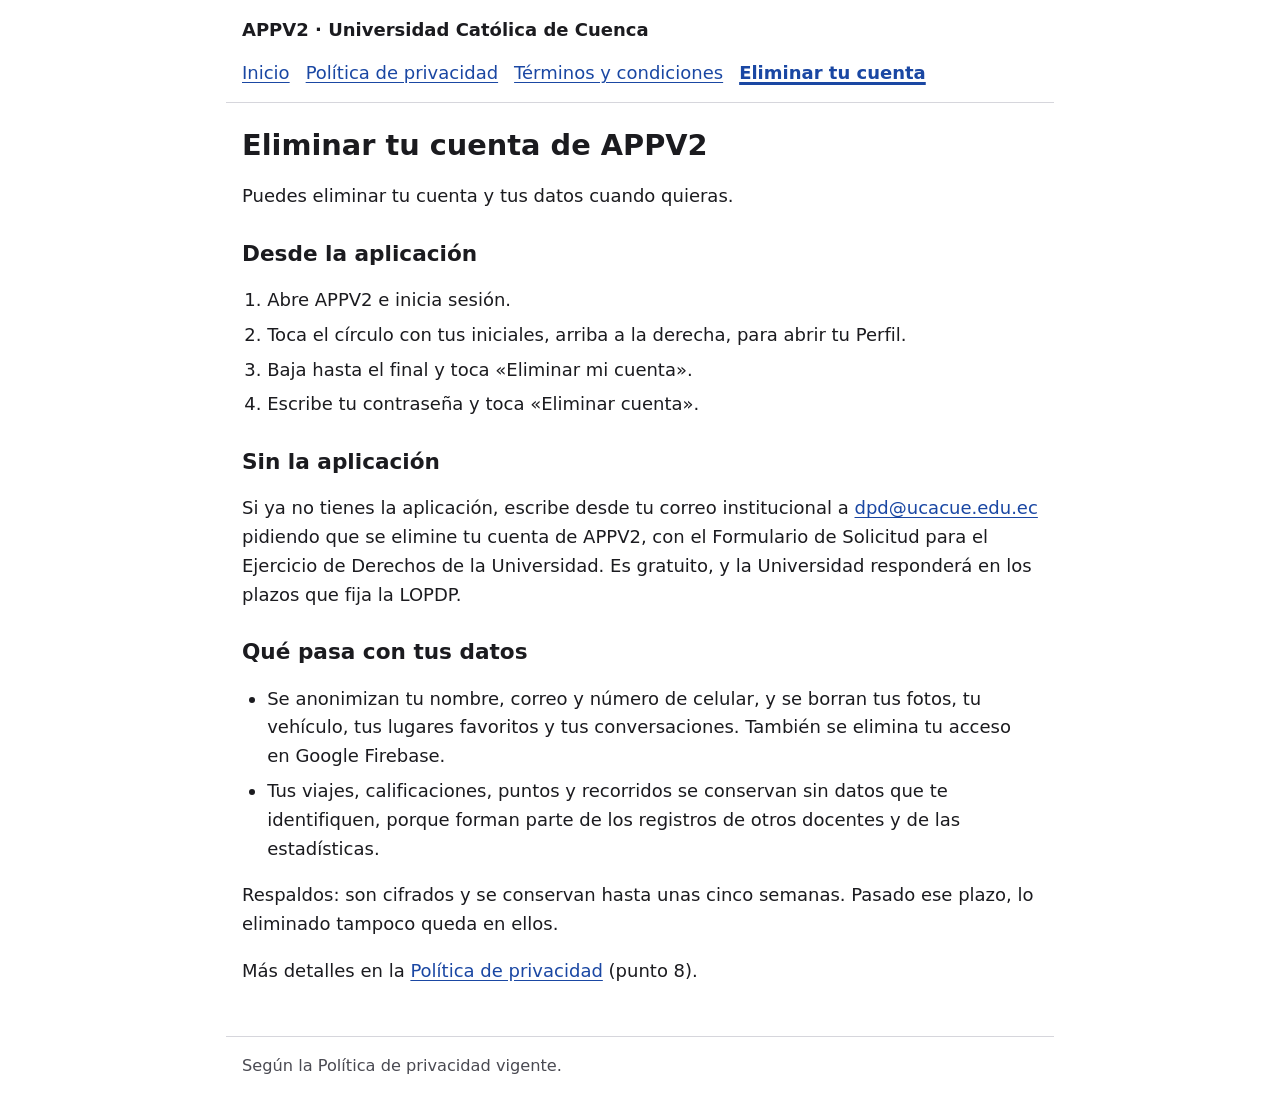
==== eliminar-cuenta/index.html @ 1868cb94 "Páginas públicas (appv2 67728ac) Co-Authored-By: Claude Opus 5.5 <noreply@anthropic.com>" ====
<!doctype html>
<html lang="es">
<head>
  <meta charset="utf-8">
  <meta name="viewport" content="width=device-width, initial-scale=1">
  <title>Eliminar tu cuenta de APPV2 · APPV2</title>
  <link rel="stylesheet" href="../estilo.css">
</head>
<body>
  <header>
    <p class="marca">APPV2 · Universidad Católica de Cuenca</p>
    <nav aria-label="Páginas">
        <a href=".././">Inicio</a>
        <a href="../privacidad/">Política de privacidad</a>
        <a href="../terminos/">Términos y condiciones</a>
        <a href="../eliminar-cuenta/" aria-current="page">Eliminar tu cuenta</a>
    </nav>
  </header>
  <main>
<h1>Eliminar tu cuenta de APPV2</h1>
<p>Puedes eliminar tu cuenta y tus datos cuando quieras.</p>
<h2>Desde la aplicación</h2>
<ol>
<li>Abre APPV2 e inicia sesión.</li>
<li>Toca el círculo con tus iniciales, arriba a la derecha, para abrir tu Perfil.</li>
<li>Baja hasta el final y toca «Eliminar mi cuenta».</li>
<li>Escribe tu contraseña y toca «Eliminar cuenta».</li>
</ol>
<h2>Sin la aplicación</h2>
<p>Si ya no tienes la aplicación, escribe desde tu correo institucional a <a href="mailto:dpd@ucacue.edu.ec">dpd@ucacue.edu.ec</a> pidiendo que se elimine tu cuenta de APPV2, con el Formulario de Solicitud para el Ejercicio de Derechos de la Universidad. Es gratuito, y la Universidad responderá en los plazos que fija la LOPDP.</p>
<h2>Qué pasa con tus datos</h2>
<ul>
<li>Se anonimizan tu nombre, correo y número de celular, y se borran tus fotos, tu vehículo, tus lugares favoritos y tus conversaciones. También se elimina tu acceso en Google Firebase.</li>
<li>Tus viajes, calificaciones, puntos y recorridos se conservan sin datos que te identifiquen, porque forman parte de los registros de otros docentes y de las estadísticas.</li>
</ul>
<p>Respaldos: son cifrados y se conservan hasta unas cinco semanas. Pasado ese plazo, lo eliminado tampoco queda en ellos.</p>
<p>Más detalles en la <a href="../privacidad/#punto-8">Política de privacidad</a> (punto 8).</p>
  </main>
  <footer>Según la Política de privacidad vigente.</footer>
</body>
</html>
---- estilo.css ----
/* Páginas públicas de APPV2: letra grande y buen contraste (docentes de 30 años en adelante), en el celular y en la PC. */
:root {
  --fondo: #ffffff;
  --texto: #1b1b1f;
  --suave: #4a4a52;
  --enlace: #1a47a3;
  --borde: #d6d6dc;
  --resalte: #f2f3f7;
  color-scheme: light;
}

@media (prefers-color-scheme: dark) {
  :root {
    --fondo: #121214;
    --texto: #ececf0;
    --suave: #b4b4bc;
    --enlace: #9db8ff;
    --borde: #3a3a42;
    --resalte: #1d1d22;
    color-scheme: dark;
  }
}

* { box-sizing: border-box; }

html { font-size: 112.5%; -webkit-text-size-adjust: 100%; }

body {
  margin: 0;
  background: var(--fondo);
  color: var(--texto);
  font-family: system-ui, -apple-system, "Segoe UI", Roboto, Arial, sans-serif;
  line-height: 1.6;
}

header, main, footer { max-width: 46rem; margin: 0 auto; padding: 0 16px; }

header { padding-top: 16px; padding-bottom: 8px; border-bottom: 1px solid var(--borde); }

.marca { margin: 0 0 8px; font-weight: 700; }

nav { display: flex; flex-wrap: wrap; gap: 4px 16px; }

nav a { padding: 6px 0; }

nav a[aria-current="page"] { font-weight: 700; text-decoration-thickness: 3px; }

main { padding-top: 8px; padding-bottom: 32px; }

h1 { font-size: 1.6rem; line-height: 1.3; margin: 16px 0 4px; }

h2 { font-size: 1.2rem; line-height: 1.35; margin: 28px 0 8px; }

p, li { overflow-wrap: anywhere; }

ul, ol { padding-left: 1.4rem; }

li { margin: 6px 0; }

.version { color: var(--suave); margin-top: 0; }

a { color: var(--enlace); text-underline-offset: 3px; }

a:focus-visible { outline: 3px solid var(--enlace); outline-offset: 2px; border-radius: 2px; }

footer { padding-top: 16px; padding-bottom: 32px; border-top: 1px solid var(--borde); color: var(--suave); font-size: 0.9rem; }
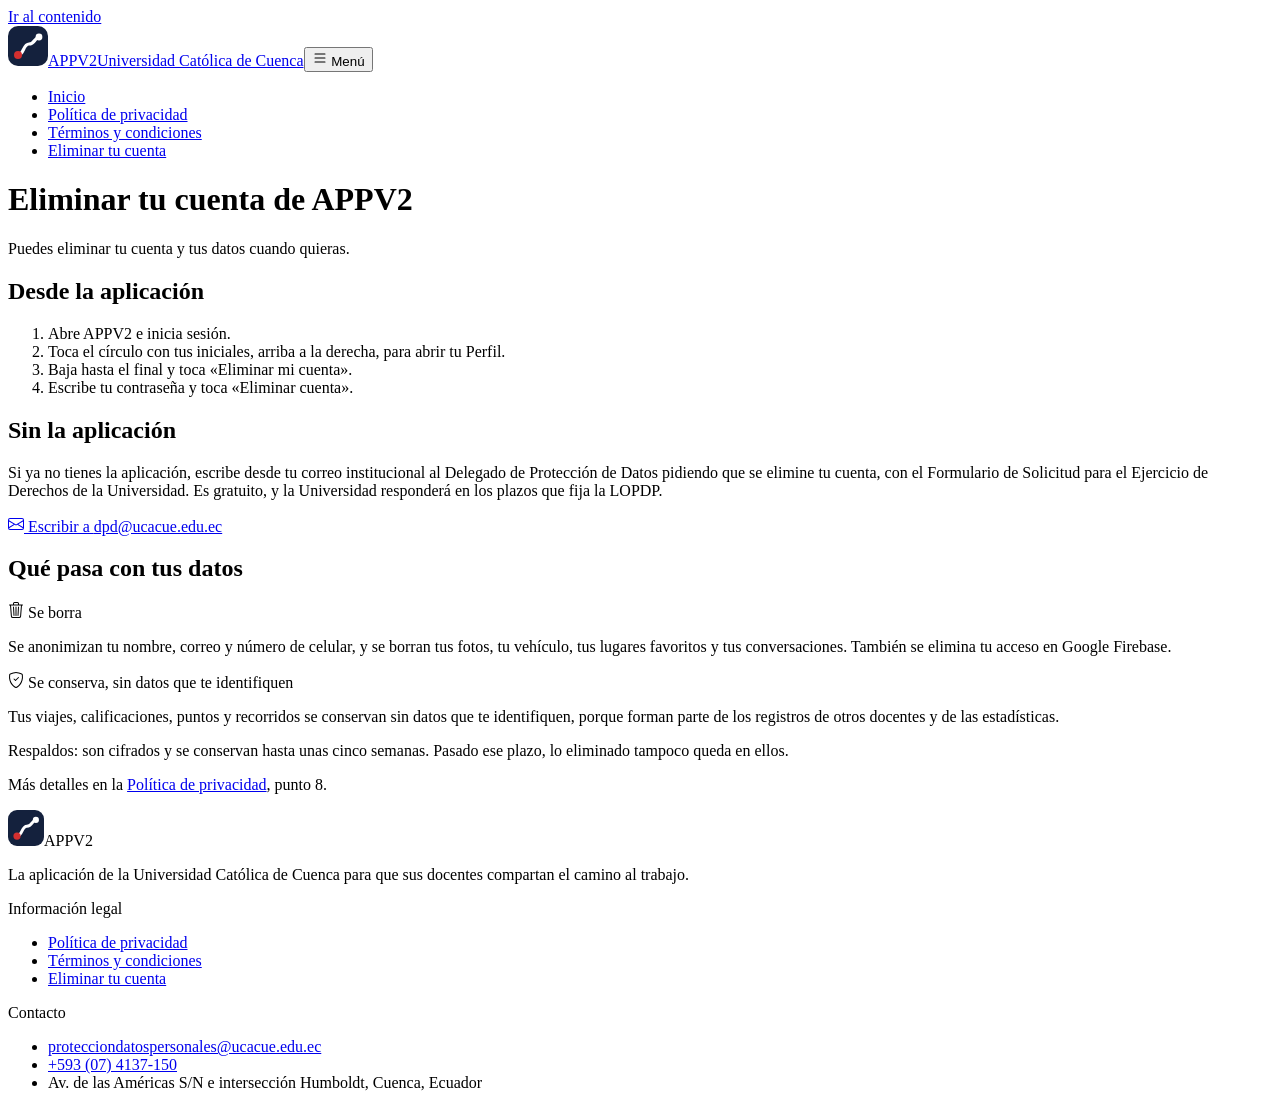
==== commit 1e99d711: "Sitio público (appv2 161eb45) Co-Authored-By: Claude Opus 5.5 <noreply@anthropic.com>" ====
--- a/eliminar-cuenta/index.html
+++ b/eliminar-cuenta/index.html
@@ -1,41 +1,42 @@
 <!doctype html>
-<html lang="es">
-<head>
-  <meta charset="utf-8">
-  <meta name="viewport" content="width=device-width, initial-scale=1">
-  <title>Eliminar tu cuenta de APPV2 · APPV2</title>
-  <link rel="stylesheet" href="../estilo.css">
-</head>
-<body>
-  <header>
-    <p class="marca">APPV2 · Universidad Católica de Cuenca</p>
-    <nav aria-label="Páginas">
-        <a href=".././">Inicio</a>
-        <a href="../privacidad/">Política de privacidad</a>
-        <a href="../terminos/">Términos y condiciones</a>
-        <a href="../eliminar-cuenta/" aria-current="page">Eliminar tu cuenta</a>
-    </nav>
-  </header>
-  <main>
-<h1>Eliminar tu cuenta de APPV2</h1>
-<p>Puedes eliminar tu cuenta y tus datos cuando quieras.</p>
-<h2>Desde la aplicación</h2>
-<ol>
-<li>Abre APPV2 e inicia sesión.</li>
-<li>Toca el círculo con tus iniciales, arriba a la derecha, para abrir tu Perfil.</li>
-<li>Baja hasta el final y toca «Eliminar mi cuenta».</li>
-<li>Escribe tu contraseña y toca «Eliminar cuenta».</li>
-</ol>
-<h2>Sin la aplicación</h2>
-<p>Si ya no tienes la aplicación, escribe desde tu correo institucional a <a href="mailto:dpd@ucacue.edu.ec">dpd@ucacue.edu.ec</a> pidiendo que se elimine tu cuenta de APPV2, con el Formulario de Solicitud para el Ejercicio de Derechos de la Universidad. Es gratuito, y la Universidad responderá en los plazos que fija la LOPDP.</p>
-<h2>Qué pasa con tus datos</h2>
-<ul>
-<li>Se anonimizan tu nombre, correo y número de celular, y se borran tus fotos, tu vehículo, tus lugares favoritos y tus conversaciones. También se elimina tu acceso en Google Firebase.</li>
-<li>Tus viajes, calificaciones, puntos y recorridos se conservan sin datos que te identifiquen, porque forman parte de los registros de otros docentes y de las estadísticas.</li>
-</ul>
-<p>Respaldos: son cifrados y se conservan hasta unas cinco semanas. Pasado ese plazo, lo eliminado tampoco queda en ellos.</p>
-<p>Más detalles en la <a href="../privacidad/#punto-8">Política de privacidad</a> (punto 8).</p>
-  </main>
-  <footer>Según la Política de privacidad vigente.</footer>
-</body>
+<html lang="es" data-bs-theme="light">
+  <head>
+    <meta charset="utf-8" />
+    <meta name="viewport" content="width=device-width, initial-scale=1" />
+    <meta name="theme-color" content="#14213d" />
+    <link rel="icon" href="/appucca-legal/favicon.svg" type="image/svg+xml" />
+    <script>
+      // El tema del teléfono (claro u oscuro) antes de dibujar la página, para que no parpadee.
+      (function () {
+        var m = window.matchMedia && window.matchMedia('(prefers-color-scheme: dark)');
+        function aplicar() {
+          document.documentElement.setAttribute('data-bs-theme', m && m.matches ? 'dark' : 'light');
+        }
+        aplicar();
+        if (m && m.addEventListener) m.addEventListener('change', aplicar);
+      })();
+    </script>
+    <title>Eliminar tu cuenta de APPV2</title>
+    <meta name="description" content="Cómo eliminar tu cuenta desde la aplicación o por correo, y qué pasa con tus datos." />
+    <link rel="canonical" href="https://jaimemurillo624.github.io/appucca-legal/eliminar-cuenta/" />
+    <meta property="og:type" content="website" />
+    <meta property="og:locale" content="es_EC" />
+    <meta property="og:title" content="Eliminar tu cuenta de APPV2" />
+    <meta property="og:description" content="Cómo eliminar tu cuenta desde la aplicación o por correo, y qué pasa con tus datos." />
+    <meta property="og:url" content="https://jaimemurillo624.github.io/appucca-legal/eliminar-cuenta/" />
+    <script type="module" crossorigin src="/appucca-legal/assets/index-h2_IZQ4E.js"></script>
+    <link rel="stylesheet" crossorigin href="/appucca-legal/assets/index-D60id05Z.css">
+  </head>
+  <body>
+    <div id="raiz" data-ruta="eliminar-cuenta/"><a class="saltar visually-hidden-focusable" href="#contenido">Ir al contenido</a><nav class="encabezado navbar navbar-expand-lg navbar-light sticky-top"><div class="container"><a href="/appucca-legal/" class="marca navbar-brand"><svg class="marca-simbolo" width="40" height="40" viewBox="0 0 40 40" aria-hidden="true" focusable="false"><rect width="40" height="40" rx="10" fill="#14213D"></rect><path d="M10 29 C 16 29, 15 18, 21 18 S 27 11, 31 11" fill="none" stroke="#fff" stroke-width="3.2" stroke-linecap="round"></path><circle cx="10" cy="29" r="4" fill="#D32F2F"></circle><circle cx="31" cy="11" r="3.4" fill="#fff"></circle></svg><span><span class="marca-nombre">APPV2</span><span class="marca-u">Universidad Católica de Cuenca</span></span></a><button aria-controls="menu" type="button" aria-label="Menú" class="boton-menu navbar-toggler collapsed"><span class="icono" aria-hidden="true"><svg xmlns="http://www.w3.org/2000/svg" width="16" height="16" fill="currentColor" class="bi bi-list" viewBox="0 0 16 16">
+  <path fill-rule="evenodd" d="M2.5 12a.5.5 0 0 1 .5-.5h10a.5.5 0 0 1 0 1H3a.5.5 0 0 1-.5-.5m0-4a.5.5 0 0 1 .5-.5h10a.5.5 0 0 1 0 1H3a.5.5 0 0 1-.5-.5m0-4a.5.5 0 0 1 .5-.5h10a.5.5 0 0 1 0 1H3a.5.5 0 0 1-.5-.5"/>
+</svg></span> Menú</button><div class="navbar-collapse collapse" id="menu"><ul class="ms-auto navbar-nav"><li class="nav-item"><a href="/appucca-legal/" data-rr-ui-event-key="/appucca-legal/" class="nav-link">Inicio</a></li><li class="nav-item"><a href="/appucca-legal/privacidad/" data-rr-ui-event-key="/appucca-legal/privacidad/" class="nav-link">Política de privacidad</a></li><li class="nav-item"><a href="/appucca-legal/terminos/" data-rr-ui-event-key="/appucca-legal/terminos/" class="nav-link">Términos y condiciones</a></li><li class="nav-item"><a href="/appucca-legal/eliminar-cuenta/" aria-current="page" data-rr-ui-event-key="/appucca-legal/eliminar-cuenta/" class="nav-link active">Eliminar tu cuenta</a></li></ul></div></div></nav><main id="contenido" tabindex="-1"><header class="cabecera"><div class="container"><h1>Eliminar tu cuenta de <!-- -->APPV2</h1><p class="cabecera-nota">Puedes eliminar tu cuenta y tus datos cuando quieras.</p></div></header><div class="documento container"><div class="g-4 g-lg-5 row"><div class="col-lg-7"><h2 id="desde-la-app">Desde la aplicación</h2><ol class="pasos" aria-labelledby="desde-la-app"><li>Abre APPV2 e inicia sesión.</li><li>Toca el círculo con tus iniciales, arriba a la derecha, para abrir tu Perfil.</li><li>Baja hasta el final y toca «Eliminar mi cuenta».</li><li>Escribe tu contraseña y toca «Eliminar cuenta».</li></ol></div><div class="col-lg-5"><section class="aviso" aria-labelledby="sin-la-app"><h2 id="sin-la-app">Sin la aplicación</h2><p>Si ya no tienes la aplicación, escribe desde tu correo institucional al Delegado de Protección de Datos pidiendo que se elimine tu cuenta, con el Formulario de Solicitud para el Ejercicio de Derechos de la Universidad. Es gratuito, y la Universidad responderá en los plazos que fija la LOPDP.</p><a class="btn btn-primary btn-lg" href="mailto:dpd@ucacue.edu.ec?subject=Eliminar%20mi%20cuenta%20de%20APPV2"><span class="icono" aria-hidden="true"><svg xmlns="http://www.w3.org/2000/svg" width="16" height="16" fill="currentColor" class="bi bi-envelope" viewBox="0 0 16 16">
+  <path d="M0 4a2 2 0 0 1 2-2h12a2 2 0 0 1 2 2v8a2 2 0 0 1-2 2H2a2 2 0 0 1-2-2zm2-1a1 1 0 0 0-1 1v.217l7 4.2 7-4.2V4a1 1 0 0 0-1-1zm13 2.383-4.708 2.825L15 11.105zm-.034 6.876-5.64-3.471L8 9.583l-1.326-.795-5.64 3.47A1 1 0 0 0 2 13h12a1 1 0 0 0 .966-.741M1 11.105l4.708-2.897L1 5.383z"/>
+</svg></span> Escribir a <!-- -->dpd@ucacue.edu.ec</a></section></div></div><h2 class="mt-5">Qué pasa con tus datos</h2><div class="g-4 datos row"><div class="col-md-6"><div class="datos-caja datos-borra"><p class="datos-titulo"><span class="icono" aria-hidden="true"><svg xmlns="http://www.w3.org/2000/svg" width="16" height="16" fill="currentColor" class="bi bi-trash3" viewBox="0 0 16 16">
+  <path d="M6.5 1h3a.5.5 0 0 1 .5.5v1H6v-1a.5.5 0 0 1 .5-.5M11 2.5v-1A1.5 1.5 0 0 0 9.5 0h-3A1.5 1.5 0 0 0 5 1.5v1H1.5a.5.5 0 0 0 0 1h.538l.853 10.66A2 2 0 0 0 4.885 16h6.23a2 2 0 0 0 1.994-1.84l.853-10.66h.538a.5.5 0 0 0 0-1zm1.958 1-.846 10.58a1 1 0 0 1-.997.92h-6.23a1 1 0 0 1-.997-.92L3.042 3.5zm-7.487 1a.5.5 0 0 1 .528.47l.5 8.5a.5.5 0 0 1-.998.06L5 5.03a.5.5 0 0 1 .47-.53Zm5.058 0a.5.5 0 0 1 .47.53l-.5 8.5a.5.5 0 1 1-.998-.06l.5-8.5a.5.5 0 0 1 .528-.47M8 4.5a.5.5 0 0 1 .5.5v8.5a.5.5 0 0 1-1 0V5a.5.5 0 0 1 .5-.5"/>
+</svg></span> Se borra</p><p>Se anonimizan tu nombre, correo y número de celular, y se borran tus fotos, tu vehículo, tus lugares favoritos y tus conversaciones. También se elimina tu acceso en Google Firebase.</p></div></div><div class="col-md-6"><div class="datos-caja datos-conserva"><p class="datos-titulo"><span class="icono" aria-hidden="true"><svg xmlns="http://www.w3.org/2000/svg" width="16" height="16" fill="currentColor" class="bi bi-shield-check" viewBox="0 0 16 16">
+  <path d="M5.338 1.59a61 61 0 0 0-2.837.856.48.48 0 0 0-.328.39c-.554 4.157.726 7.19 2.253 9.188a10.7 10.7 0 0 0 2.287 2.233c.346.244.652.42.893.533q.18.085.293.118a1 1 0 0 0 .101.025 1 1 0 0 0 .1-.025q.114-.034.294-.118c.24-.113.547-.29.893-.533a10.7 10.7 0 0 0 2.287-2.233c1.527-1.997 2.807-5.031 2.253-9.188a.48.48 0 0 0-.328-.39c-.651-.213-1.75-.56-2.837-.855C9.552 1.29 8.531 1.067 8 1.067c-.53 0-1.552.223-2.662.524zM5.072.56C6.157.265 7.31 0 8 0s1.843.265 2.928.56c1.11.3 2.229.655 2.887.87a1.54 1.54 0 0 1 1.044 1.262c.596 4.477-.787 7.795-2.465 9.99a11.8 11.8 0 0 1-2.517 2.453 7 7 0 0 1-1.048.625c-.28.132-.581.24-.829.24s-.548-.108-.829-.24a7 7 0 0 1-1.048-.625 11.8 11.8 0 0 1-2.517-2.453C1.928 10.487.545 7.169 1.141 2.692A1.54 1.54 0 0 1 2.185 1.43 63 63 0 0 1 5.072.56"/>
+  <path d="M10.854 5.146a.5.5 0 0 1 0 .708l-3 3a.5.5 0 0 1-.708 0l-1.5-1.5a.5.5 0 1 1 .708-.708L7.5 7.793l2.646-2.647a.5.5 0 0 1 .708 0"/>
+</svg></span> Se conserva, sin datos que te identifiquen</p><p>Tus viajes, calificaciones, puntos y recorridos se conservan sin datos que te identifiquen, porque forman parte de los registros de otros docentes y de las estadísticas.</p></div></div></div><p class="mt-4">Respaldos: son cifrados y se conservan hasta unas cinco semanas. Pasado ese plazo, lo eliminado tampoco queda en ellos.</p><p>Más detalles en la <a href="/appucca-legal/privacidad/#punto-8">Política de privacidad</a>, punto 8.</p></div></main><footer class="pie"><div class="container"><div class="g-4 row"><div class="col-md-5"><p class="pie-marca"><svg class="marca-simbolo" width="36" height="36" viewBox="0 0 40 40" aria-hidden="true" focusable="false"><rect width="40" height="40" rx="10" fill="#14213D"></rect><path d="M10 29 C 16 29, 15 18, 21 18 S 27 11, 31 11" fill="none" stroke="#fff" stroke-width="3.2" stroke-linecap="round"></path><circle cx="10" cy="29" r="4" fill="#D32F2F"></circle><circle cx="31" cy="11" r="3.4" fill="#fff"></circle></svg><span>APPV2</span></p><p>La aplicación de la <!-- -->Universidad Católica de Cuenca<!-- --> para que sus docentes compartan el camino al trabajo.</p></div><div class="col-md-3"><p class="pie-titulo">Información legal</p><ul class="list-unstyled pie-lista"><li><a href="/appucca-legal/privacidad/">Política de privacidad</a></li><li><a href="/appucca-legal/terminos/">Términos y condiciones</a></li><li><a href="/appucca-legal/eliminar-cuenta/">Eliminar tu cuenta</a></li></ul></div><div class="col-md-4"><p class="pie-titulo">Contacto</p><ul class="list-unstyled pie-lista"><li><a href="mailto:protecciondatospersonales@ucacue.edu.ec">protecciondatospersonales@ucacue.edu.ec</a></li><li><a href="tel:+59374137150">+593 (07) 4137-150</a></li><li>Av. de las Américas S/N e intersección Humboldt, Cuenca, Ecuador</li></ul></div></div></div></footer></div>
+  </body>
 </html>
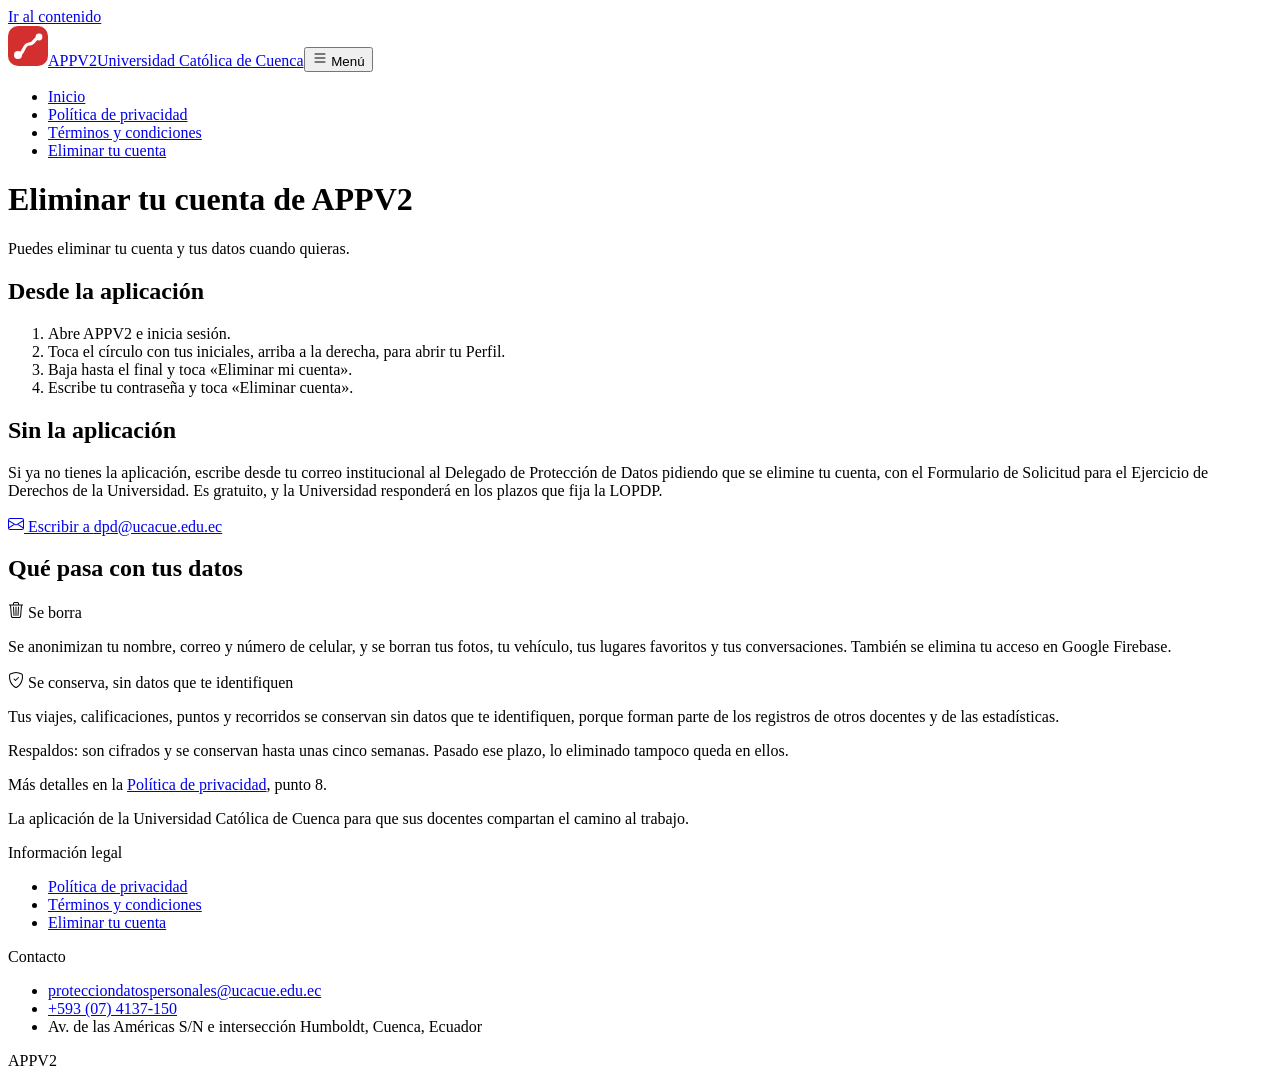
==== commit 6f30760a: "Sitio público (appv2 f13fb86) Co-Authored-By: Claude Opus 5.5 <noreply@anthropic.com>" ====
--- a/eliminar-cuenta/index.html
+++ b/eliminar-cuenta/index.html
@@ -24,19 +24,19 @@
     <meta property="og:title" content="Eliminar tu cuenta de APPV2" />
     <meta property="og:description" content="Cómo eliminar tu cuenta desde la aplicación o por correo, y qué pasa con tus datos." />
     <meta property="og:url" content="https://jaimemurillo624.github.io/appucca-legal/eliminar-cuenta/" />
-    <script type="module" crossorigin src="/appucca-legal/assets/index-h2_IZQ4E.js"></script>
-    <link rel="stylesheet" crossorigin href="/appucca-legal/assets/index-D60id05Z.css">
+    <script type="module" crossorigin src="/appucca-legal/assets/index-D5de05eQ.js"></script>
+    <link rel="stylesheet" crossorigin href="/appucca-legal/assets/index-BEsxit6o.css">
   </head>
   <body>
-    <div id="raiz" data-ruta="eliminar-cuenta/"><a class="saltar visually-hidden-focusable" href="#contenido">Ir al contenido</a><nav class="encabezado navbar navbar-expand-lg navbar-light sticky-top"><div class="container"><a href="/appucca-legal/" class="marca navbar-brand"><svg class="marca-simbolo" width="40" height="40" viewBox="0 0 40 40" aria-hidden="true" focusable="false"><rect width="40" height="40" rx="10" fill="#14213D"></rect><path d="M10 29 C 16 29, 15 18, 21 18 S 27 11, 31 11" fill="none" stroke="#fff" stroke-width="3.2" stroke-linecap="round"></path><circle cx="10" cy="29" r="4" fill="#D32F2F"></circle><circle cx="31" cy="11" r="3.4" fill="#fff"></circle></svg><span><span class="marca-nombre">APPV2</span><span class="marca-u">Universidad Católica de Cuenca</span></span></a><button aria-controls="menu" type="button" aria-label="Menú" class="boton-menu navbar-toggler collapsed"><span class="icono" aria-hidden="true"><svg xmlns="http://www.w3.org/2000/svg" width="16" height="16" fill="currentColor" class="bi bi-list" viewBox="0 0 16 16">
+    <div id="raiz" data-ruta="eliminar-cuenta/"><a class="saltar visually-hidden-focusable" href="#contenido">Ir al contenido</a><nav class="encabezado navbar navbar-expand-lg navbar-dark fixed-top"><div class="encabezado-pildora container"><a href="/appucca-legal/" class="marca navbar-brand"><svg class="marca-simbolo" width="40" height="40" viewBox="0 0 40 40" aria-hidden="true" focusable="false"><rect width="40" height="40" rx="10" fill="#D32F2F"></rect><path d="M10 29 C 16 29, 15 18, 21 18 S 27 11, 31 11" fill="none" stroke="#fff" stroke-width="3.2" stroke-linecap="round"></path><circle cx="10" cy="29" r="4" fill="#fff"></circle><circle cx="31" cy="11" r="3.4" fill="#fff"></circle></svg><span><span class="marca-nombre">APPV2</span><span class="marca-u">Universidad Católica de Cuenca</span></span></a><button aria-controls="menu" type="button" aria-label="Menú" class="boton-menu navbar-toggler collapsed"><span class="icono" aria-hidden="true"><svg xmlns="http://www.w3.org/2000/svg" width="16" height="16" fill="currentColor" class="bi bi-list" viewBox="0 0 16 16">
   <path fill-rule="evenodd" d="M2.5 12a.5.5 0 0 1 .5-.5h10a.5.5 0 0 1 0 1H3a.5.5 0 0 1-.5-.5m0-4a.5.5 0 0 1 .5-.5h10a.5.5 0 0 1 0 1H3a.5.5 0 0 1-.5-.5m0-4a.5.5 0 0 1 .5-.5h10a.5.5 0 0 1 0 1H3a.5.5 0 0 1-.5-.5"/>
-</svg></span> Menú</button><div class="navbar-collapse collapse" id="menu"><ul class="ms-auto navbar-nav"><li class="nav-item"><a href="/appucca-legal/" data-rr-ui-event-key="/appucca-legal/" class="nav-link">Inicio</a></li><li class="nav-item"><a href="/appucca-legal/privacidad/" data-rr-ui-event-key="/appucca-legal/privacidad/" class="nav-link">Política de privacidad</a></li><li class="nav-item"><a href="/appucca-legal/terminos/" data-rr-ui-event-key="/appucca-legal/terminos/" class="nav-link">Términos y condiciones</a></li><li class="nav-item"><a href="/appucca-legal/eliminar-cuenta/" aria-current="page" data-rr-ui-event-key="/appucca-legal/eliminar-cuenta/" class="nav-link active">Eliminar tu cuenta</a></li></ul></div></div></nav><main id="contenido" tabindex="-1"><header class="cabecera"><div class="container"><h1>Eliminar tu cuenta de <!-- -->APPV2</h1><p class="cabecera-nota">Puedes eliminar tu cuenta y tus datos cuando quieras.</p></div></header><div class="documento container"><div class="g-4 g-lg-5 row"><div class="col-lg-7"><h2 id="desde-la-app">Desde la aplicación</h2><ol class="pasos" aria-labelledby="desde-la-app"><li>Abre APPV2 e inicia sesión.</li><li>Toca el círculo con tus iniciales, arriba a la derecha, para abrir tu Perfil.</li><li>Baja hasta el final y toca «Eliminar mi cuenta».</li><li>Escribe tu contraseña y toca «Eliminar cuenta».</li></ol></div><div class="col-lg-5"><section class="aviso" aria-labelledby="sin-la-app"><h2 id="sin-la-app">Sin la aplicación</h2><p>Si ya no tienes la aplicación, escribe desde tu correo institucional al Delegado de Protección de Datos pidiendo que se elimine tu cuenta, con el Formulario de Solicitud para el Ejercicio de Derechos de la Universidad. Es gratuito, y la Universidad responderá en los plazos que fija la LOPDP.</p><a class="btn btn-primary btn-lg" href="mailto:dpd@ucacue.edu.ec?subject=Eliminar%20mi%20cuenta%20de%20APPV2"><span class="icono" aria-hidden="true"><svg xmlns="http://www.w3.org/2000/svg" width="16" height="16" fill="currentColor" class="bi bi-envelope" viewBox="0 0 16 16">
+</svg></span> Menú</button><div class="navbar-collapse collapse" id="menu"><ul class="ms-auto navbar-nav"><li class="nav-item"><a href="/appucca-legal/" data-rr-ui-event-key="/appucca-legal/" class="nav-link">Inicio</a></li><li class="nav-item"><a href="/appucca-legal/privacidad/" data-rr-ui-event-key="/appucca-legal/privacidad/" class="nav-link">Política de privacidad</a></li><li class="nav-item"><a href="/appucca-legal/terminos/" data-rr-ui-event-key="/appucca-legal/terminos/" class="nav-link">Términos y condiciones</a></li><li class="nav-item"><a href="/appucca-legal/eliminar-cuenta/" aria-current="page" data-rr-ui-event-key="/appucca-legal/eliminar-cuenta/" class="nav-link active">Eliminar tu cuenta</a></li></ul></div></div></nav><main id="contenido" tabindex="-1"><header class="cabecera"><div class="container"><h1>Eliminar tu cuenta de <!-- -->APPV2</h1><p class="cabecera-nota">Puedes eliminar tu cuenta y tus datos cuando quieras.</p></div></header><div class="documento container"><div class="g-4 g-lg-5 row"><div class="col-lg-7"><h2 id="desde-la-app">Desde la aplicación</h2><ol class="pasos pasos-app" aria-labelledby="desde-la-app"><li>Abre APPV2 e inicia sesión.</li><li>Toca el círculo con tus iniciales, arriba a la derecha, para abrir tu Perfil.</li><li>Baja hasta el final y toca «Eliminar mi cuenta».</li><li>Escribe tu contraseña y toca «Eliminar cuenta».</li></ol></div><div class="col-lg-5"><section class="aviso" aria-labelledby="sin-la-app"><h2 id="sin-la-app">Sin la aplicación</h2><p>Si ya no tienes la aplicación, escribe desde tu correo institucional al Delegado de Protección de Datos pidiendo que se elimine tu cuenta, con el Formulario de Solicitud para el Ejercicio de Derechos de la Universidad. Es gratuito, y la Universidad responderá en los plazos que fija la LOPDP.</p><a class="btn btn-primary btn-lg" href="mailto:dpd@ucacue.edu.ec?subject=Eliminar%20mi%20cuenta%20de%20APPV2"><span class="icono" aria-hidden="true"><svg xmlns="http://www.w3.org/2000/svg" width="16" height="16" fill="currentColor" class="bi bi-envelope" viewBox="0 0 16 16">
   <path d="M0 4a2 2 0 0 1 2-2h12a2 2 0 0 1 2 2v8a2 2 0 0 1-2 2H2a2 2 0 0 1-2-2zm2-1a1 1 0 0 0-1 1v.217l7 4.2 7-4.2V4a1 1 0 0 0-1-1zm13 2.383-4.708 2.825L15 11.105zm-.034 6.876-5.64-3.471L8 9.583l-1.326-.795-5.64 3.47A1 1 0 0 0 2 13h12a1 1 0 0 0 .966-.741M1 11.105l4.708-2.897L1 5.383z"/>
 </svg></span> Escribir a <!-- -->dpd@ucacue.edu.ec</a></section></div></div><h2 class="mt-5">Qué pasa con tus datos</h2><div class="g-4 datos row"><div class="col-md-6"><div class="datos-caja datos-borra"><p class="datos-titulo"><span class="icono" aria-hidden="true"><svg xmlns="http://www.w3.org/2000/svg" width="16" height="16" fill="currentColor" class="bi bi-trash3" viewBox="0 0 16 16">
   <path d="M6.5 1h3a.5.5 0 0 1 .5.5v1H6v-1a.5.5 0 0 1 .5-.5M11 2.5v-1A1.5 1.5 0 0 0 9.5 0h-3A1.5 1.5 0 0 0 5 1.5v1H1.5a.5.5 0 0 0 0 1h.538l.853 10.66A2 2 0 0 0 4.885 16h6.23a2 2 0 0 0 1.994-1.84l.853-10.66h.538a.5.5 0 0 0 0-1zm1.958 1-.846 10.58a1 1 0 0 1-.997.92h-6.23a1 1 0 0 1-.997-.92L3.042 3.5zm-7.487 1a.5.5 0 0 1 .528.47l.5 8.5a.5.5 0 0 1-.998.06L5 5.03a.5.5 0 0 1 .47-.53Zm5.058 0a.5.5 0 0 1 .47.53l-.5 8.5a.5.5 0 1 1-.998-.06l.5-8.5a.5.5 0 0 1 .528-.47M8 4.5a.5.5 0 0 1 .5.5v8.5a.5.5 0 0 1-1 0V5a.5.5 0 0 1 .5-.5"/>
 </svg></span> Se borra</p><p>Se anonimizan tu nombre, correo y número de celular, y se borran tus fotos, tu vehículo, tus lugares favoritos y tus conversaciones. También se elimina tu acceso en Google Firebase.</p></div></div><div class="col-md-6"><div class="datos-caja datos-conserva"><p class="datos-titulo"><span class="icono" aria-hidden="true"><svg xmlns="http://www.w3.org/2000/svg" width="16" height="16" fill="currentColor" class="bi bi-shield-check" viewBox="0 0 16 16">
   <path d="M5.338 1.59a61 61 0 0 0-2.837.856.48.48 0 0 0-.328.39c-.554 4.157.726 7.19 2.253 9.188a10.7 10.7 0 0 0 2.287 2.233c.346.244.652.42.893.533q.18.085.293.118a1 1 0 0 0 .101.025 1 1 0 0 0 .1-.025q.114-.034.294-.118c.24-.113.547-.29.893-.533a10.7 10.7 0 0 0 2.287-2.233c1.527-1.997 2.807-5.031 2.253-9.188a.48.48 0 0 0-.328-.39c-.651-.213-1.75-.56-2.837-.855C9.552 1.29 8.531 1.067 8 1.067c-.53 0-1.552.223-2.662.524zM5.072.56C6.157.265 7.31 0 8 0s1.843.265 2.928.56c1.11.3 2.229.655 2.887.87a1.54 1.54 0 0 1 1.044 1.262c.596 4.477-.787 7.795-2.465 9.99a11.8 11.8 0 0 1-2.517 2.453 7 7 0 0 1-1.048.625c-.28.132-.581.24-.829.24s-.548-.108-.829-.24a7 7 0 0 1-1.048-.625 11.8 11.8 0 0 1-2.517-2.453C1.928 10.487.545 7.169 1.141 2.692A1.54 1.54 0 0 1 2.185 1.43 63 63 0 0 1 5.072.56"/>
   <path d="M10.854 5.146a.5.5 0 0 1 0 .708l-3 3a.5.5 0 0 1-.708 0l-1.5-1.5a.5.5 0 1 1 .708-.708L7.5 7.793l2.646-2.647a.5.5 0 0 1 .708 0"/>
-</svg></span> Se conserva, sin datos que te identifiquen</p><p>Tus viajes, calificaciones, puntos y recorridos se conservan sin datos que te identifiquen, porque forman parte de los registros de otros docentes y de las estadísticas.</p></div></div></div><p class="mt-4">Respaldos: son cifrados y se conservan hasta unas cinco semanas. Pasado ese plazo, lo eliminado tampoco queda en ellos.</p><p>Más detalles en la <a href="/appucca-legal/privacidad/#punto-8">Política de privacidad</a>, punto 8.</p></div></main><footer class="pie"><div class="container"><div class="g-4 row"><div class="col-md-5"><p class="pie-marca"><svg class="marca-simbolo" width="36" height="36" viewBox="0 0 40 40" aria-hidden="true" focusable="false"><rect width="40" height="40" rx="10" fill="#14213D"></rect><path d="M10 29 C 16 29, 15 18, 21 18 S 27 11, 31 11" fill="none" stroke="#fff" stroke-width="3.2" stroke-linecap="round"></path><circle cx="10" cy="29" r="4" fill="#D32F2F"></circle><circle cx="31" cy="11" r="3.4" fill="#fff"></circle></svg><span>APPV2</span></p><p>La aplicación de la <!-- -->Universidad Católica de Cuenca<!-- --> para que sus docentes compartan el camino al trabajo.</p></div><div class="col-md-3"><p class="pie-titulo">Información legal</p><ul class="list-unstyled pie-lista"><li><a href="/appucca-legal/privacidad/">Política de privacidad</a></li><li><a href="/appucca-legal/terminos/">Términos y condiciones</a></li><li><a href="/appucca-legal/eliminar-cuenta/">Eliminar tu cuenta</a></li></ul></div><div class="col-md-4"><p class="pie-titulo">Contacto</p><ul class="list-unstyled pie-lista"><li><a href="mailto:protecciondatospersonales@ucacue.edu.ec">protecciondatospersonales@ucacue.edu.ec</a></li><li><a href="tel:+59374137150">+593 (07) 4137-150</a></li><li>Av. de las Américas S/N e intersección Humboldt, Cuenca, Ecuador</li></ul></div></div></div></footer></div>
+</svg></span> Se conserva, sin datos que te identifiquen</p><p>Tus viajes, calificaciones, puntos y recorridos se conservan sin datos que te identifiquen, porque forman parte de los registros de otros docentes y de las estadísticas.</p></div></div></div><p class="mt-4">Respaldos: son cifrados y se conservan hasta unas cinco semanas. Pasado ese plazo, lo eliminado tampoco queda en ellos.</p><p>Más detalles en la <a href="/appucca-legal/privacidad/#punto-8">Política de privacidad</a>, punto 8.</p></div></main><footer class="pie"><div class="container"><div class="g-4 row"><div class="col-md-5"><p>La aplicación de la <!-- -->Universidad Católica de Cuenca<!-- --> para que sus docentes compartan el camino al trabajo.</p></div><div class="col-md-3"><p class="pie-titulo">Información legal</p><ul class="list-unstyled pie-lista"><li><a href="/appucca-legal/privacidad/">Política de privacidad</a></li><li><a href="/appucca-legal/terminos/">Términos y condiciones</a></li><li><a href="/appucca-legal/eliminar-cuenta/">Eliminar tu cuenta</a></li></ul></div><div class="col-md-4"><p class="pie-titulo">Contacto</p><ul class="list-unstyled pie-lista"><li><a href="mailto:protecciondatospersonales@ucacue.edu.ec">protecciondatospersonales@ucacue.edu.ec</a></li><li><a href="tel:+59374137150">+593 (07) 4137-150</a></li><li>Av. de las Américas S/N e intersección Humboldt, Cuenca, Ecuador</li></ul></div></div></div><p class="pie-nombre" aria-hidden="true">APPV2</p></footer></div>
   </body>
 </html>
